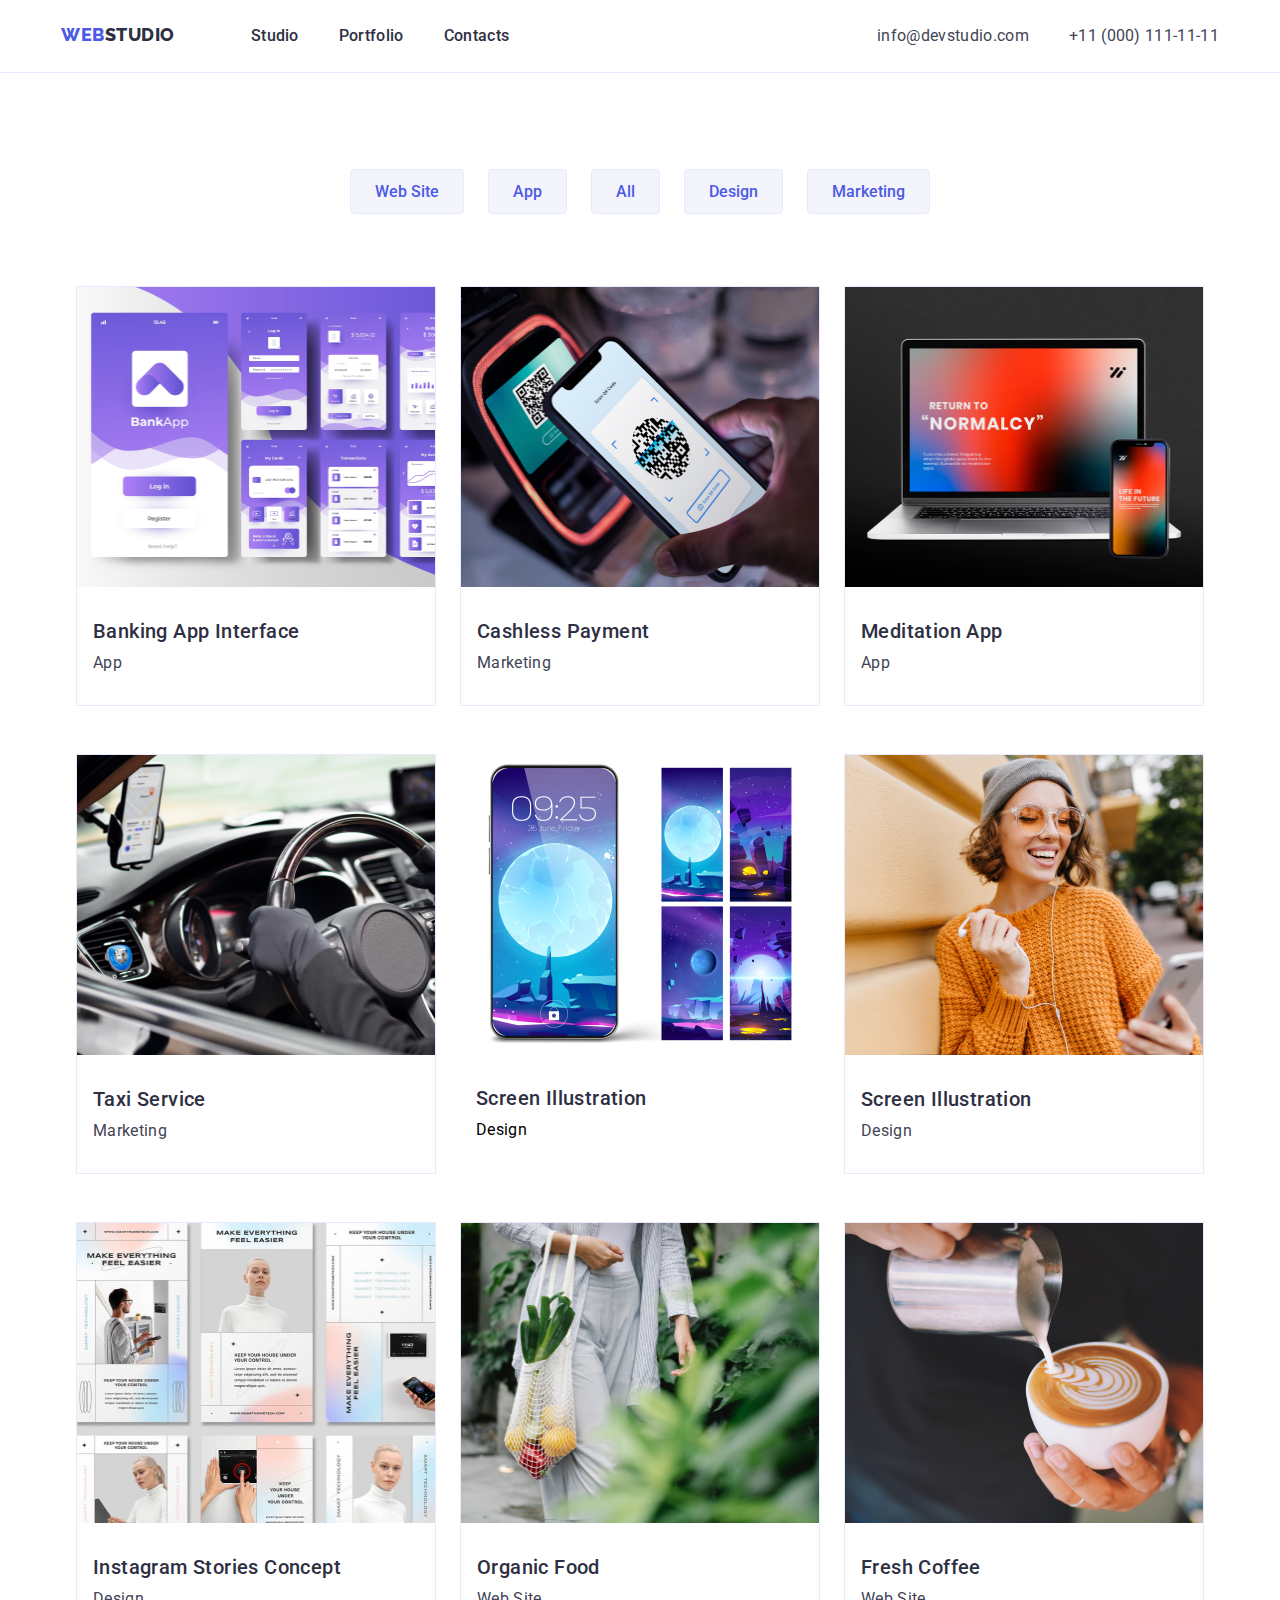
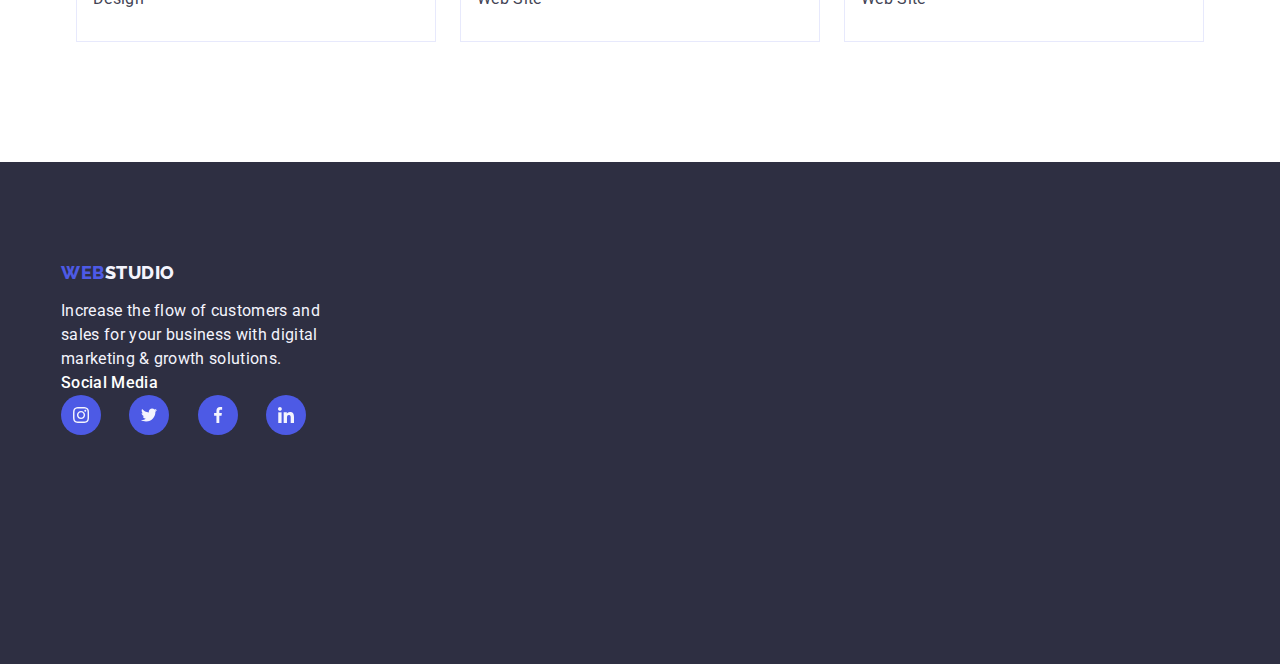
==== portfolio.html @ 5da52bd6 "initial" ====
<!DOCTYPE html>
<html lang="en">
  <head>
    <title>Homework #4</title>
    <meta name="description" content="Homework #4">
    <meta charset="utf-8">
    <link rel="stylesheet" href="css/styles.css">
    <link href="https://fonts.googleapis.com/css2?family=Open+Sans:wght@600&family=Roboto&display=swap" rel="stylesheet">
    <link href="https://fonts.googleapis.com/css2?family=Open+Sans:wght@600&family=Roboto:wght@400;500&display=swap" rel="stylesheet">
    <link href="https://fonts.googleapis.com/css2?family=Open+Sans:wght@600&family=Roboto:wght@400;500;700&display=swap" rel="stylesheet">
    <link href="https://fonts.googleapis.com/css2?family=Open+Sans:wght@600&family=Roboto:ital,wght@0,400;0,500;0,700;1,900&display=swap" rel="stylesheet">
    <link href="https://fonts.googleapis.com/css2?family=Open+Sans:wght@600&family=Raleway:wght@800&family=Roboto:ital,wght@0,400;0,500;0,700;1,900&display=swap" rel="stylesheet">
  </head>
  <body>
    <!--header section-->    
    <header class="header">
      <div class="container main-header-container">
        <nav class="header-nav"> 
          <a class="header-nav-webstudio-logo" href="/"><span class="iris">Web</span><span class="navy-blue">Studio</span></a>
          <ul class="nav-lists">
            <li class="nav-lists-item"><a class="nav-link" href="/">Studio</a></li>
            <li class="nav-lists-item"><a class="nav-link" href="/goit-markup-hw-03/portfolio.html">Portfolio</a></li>
            <li class="nav-lists-item"><a class="nav-link" href="/">Contacts</a></li>
          </ul>
        </nav>
         <!--contact-info-->
        <address>
          <ul class="contact-info">
            <li class="contact-info-item"><a class="contact-info-link" href="mailto:info@devstudio.com">info@devstudio.com</a></li>
            <li class="contact-info-item"><a class="contact-info-link" href="tel:+110001111111">+11 (000) 111-11-11</a></li>
          </ul>
        </address>
      </div>
    </header>
    <!--main-section-->
    <main class="main">
      <h2 hidden>Categories</h2>
        <section class="categories">
          <div class="container categories-container">
            <ul class="categories-list">
              <li class="categories-list-item"><button class="categories-button" type="button">Web Site</button></li>
              <li class="categories-list-item"><button class="categories-button" type="button">App</button></li>
              <li class="categories-list-item"><button class="categories-button" type="button">All</button></li>
              <li class="categories-list-item"><button class="categories-button" type="button">Design</button></li>
              <li class="categories-list-item"><button class="categories-button" type="button">Marketing</button></li>
            </ul>
          </div>
        </section>
        <section class="projects">
          <div class="container">
            <h2 hidden>All Services</h2>
            <ul class="projects-lists">
                <li class="projects-lists-item">
                  <img class="projects-lists-item-img" src="images/banking-app-interface-concept.jpg" width="360" height="300" alt="Banking App Interface.img">
                    <div class="projects-lists-item-container">
                      <h3 class="projects-lists-item-text">Banking App Interface</h3>
                      <p class="projects-lists-item-subtext">App</p>
                    </div>
                </li>
                <li class="projects-lists-item">
                  <img class="projects-lists-item-img" src="images/cashless-payment.jpg" width="360" height="300" alt="Cashless Payment.img">
                    <div class="projects-lists-item-container">
                      <h3 class="projects-lists-item-text">Cashless Payment</h3>
                      <p class="projects-lists-item-subtext">Marketing</p>
                    </div>
                </li>
                <li class="projects-lists-item">
                  <img class="projects-lists-item-img" src="images/meditation-app.jpg" width="360" height="300" alt="Meditation App.img">
                    <div class="projects-lists-item-container">
                      <h3 class="projects-lists-item-text">Meditation App</h3>
                      <p class="projects-lists-item-subtext">App</p>
                    </div>
                </li>             
                <li class="projects-lists-item">
                  <img class="projects-lists-item-img" src="images/taxi-service.jpg" width="360" height="300" alt="Taxi Service.img">
                    <div class="projects-lists-item-container">
                      <h3 class="projects-lists-item-text"> Taxi Service</h3>
                      <p class="projects-lists-item-subtext">Marketing</p>
                    </div>
                </li>
                <li class="aprojects-lists-item">
                  <img class="projects-lists-item-img" src="images/screen-illustrations.jpg" width="360" height="300" alt="Screen Illustration.img">
                    <div class="projects-lists-item-container">
                      <h3 class="projects-lists-item-text">Screen Illustration</h3>
                      <p class="aprojects-lists-item-subtext">Design</p>
                    </div>
                </li>
                <li class="projects-lists-item">
                  <img class="projects-lists-item-img" src="images/online-courses.jpg" width="360" height="300" alt="Online Courses.img">
                    <div class="projects-lists-item-container">
                      <h3 class="projects-lists-item-text">Screen Illustration</h3>
                      <p class="projects-lists-item-subtext">Design</p>
                    </div>
                </li>              
                <li class="projects-lists-item">
                  <img class="projects-lists-item-img" src="images/instagram-stories-concept.jpg" width="360" height="300" alt="Instagram Stories Concept.img">
                    <div class="projects-lists-item-container">
                      <h3 class="projects-lists-item-text">Instagram Stories Concept</h3>
                      <p class="projects-lists-item-subtext">Design</p>                    
                    </div>
                </li>
                <li class="projects-lists-item">
                  <img class="projects-lists-item-img" src="images/organic-food.jpg" width="360" height="300" alt="Organic Food.img">
                    <div class="projects-lists-item-container">
                      <h3 class="projects-lists-item-text">Organic Food</h3>
                      <p class="projects-lists-item-subtext">Web Site</p>                    
                    </div>
                </li>
                <li class="projects-lists-item">
                  <img class="projects-lists-item-img" src="images/fresh-coffee.jpg" width="360" height="300" alt="Fresh Coffee.img">
                    <div class="projects-lists-item-container">
                      <h3 class="projects-lists-item-text">Fresh Coffee</h3>
                      <p class="projects-lists-item-subtext">Web Site</p>
                    </div>
                </li>
            </ul>
          </div>
        </section>
    </main>
    <footer class="footer">
      <div class="container container-footer">
        <a class="footer-logo" href="/"><span class="iris">Web</span><span class="navy-blue-footer">Studio</span></a>
        <p class="footer-description">
          Increase the flow of customers and <br>
          sales for your business with digital <br>
          marketing & growth solutions.
        </p>
       <!--address-->
       <span class="social-media-footer">Social Media</span>
          <ul class="member-list-contacts">
            <li class="member-list-contacts-item">
              <a href="#" class="member-list-contacts-item-link icon-instagram">
                <svg>
                  <use href="images/icons.svg#instagram-2"/>
                </svg>                     
              </a>
            </li>
            <li class="member-list-contacts-item">
              <a href="#" class="member-list-contacts-item-link icon-twitter">
                <svg>
                  <use href="images/icons.svg#twitter-1"/>
                </svg>
              </a>
            </li>
            <li class="member-list-contacts-item">
              <a href="#" class="member-list-contacts-item-link icon-facebook">
                <svg>
                  <use href="images/icons.svg#facebook-1"/>
                </svg>
              </a>
            </li>
            <li class="member-list-contacts-item">
              <a href="#" class="member-list-contacts-item-link icon-linkedin-2">
                <svg>
                  <use href="images/icons.svg#linkedin-2" />
                </svg>
              </a>
            </li>
          </ul>
      </div>
    </footer>
  </body>
 </html>
---- css/styles.css ----
* {
    margin: 0;
    padding: 0;
    box-sizing: border-box;
}
  body {
    font-family: 'Roboto', sans-serif;
    font-size: 16px;
    font-style: normal;
    line-height: 24px;
    letter-spacing: 0.32px;
}
  img {
    display: block;
    max-width: 100%;
    height: auto;
  }
  h1,
  h2,
  h3,
  h4,
  h5,
  h6,
  p,
  ul {
    margin: 0;
    padding: 0;
  }
  :root {
    --iris: #4D5AE5;
    --navyblue: #2E2F42;
    --black: black;
    --ocean: #404BBF;
    --white: #FFFFFF;
    --slate: #434455;
    --cornflower: #E7E9FC;
    --cloud: #F4F4FD;
    --green: #31D0AA;
    --lightslate: #8E8F99;
    --navybluemodal: #2E2F42;
    --grey: #2E2F42;
    --dairy: #FCFCFC;
  }
.iris {
    color: var(--iris);
    font-size: 18px;
    font-weight: 800;
    line-height: 1.17em;
    letter-spacing: 0.54px;
    text-transform: uppercase;
    font-family: Raleway;
    width: 44px;
}
ul {
    list-style-type: none;
}
.navy-blue {
    color: var(--navyblue);
    font-size: 18px;
    font-weight: 800;
    line-height: 1.17em;
    letter-spacing: 0.54px;
    text-transform: uppercase;
    font-family: Raleway;
    width: 71px;
}
.navy-blue-footer {
    font-family: Raleway;
    font-size: 18px;
    font-weight: 800;
    line-height: 1.17em;
    letter-spacing: 0.54px;
    text-transform: uppercase;
    color: var(--cloud);
}
.header-nav-webstudio-logo {
    text-decoration: none;
    align-items: center;
} 
.nav-lists-item {
    display: inline-flex;
}
.nav-lists {
    display: inline-flex;
    align-items: flex-start;
    gap: 40px;
}
.header-nav-webstudio-logo {
    margin-right: 76px;
}
.contact-info-item {
    display: inline-flex;
}
.contact-info {
    display: inline-flex;
    gap: 40px;
}
.header-nav {
    display: inline-flex;
}
.header {
    padding: 24px 0;
    border-bottom: 1px solid var(--cornflower);
}
.main-header-container {
    display: inline-flex;
    display: flex;
    justify-content: space-between;
}
.feature-lists-item-icon {
    width: 264px;
    height: 112px;
    fill: var(--black);
    display: flex;
    justify-content: center;
    padding: 24px 100px;
    background-color: var(--cloud);
    margin-bottom: 8px;
}
.container {
    width: 1158px;
    margin: 0 auto;
}
address {
    display: inline-flex;  
}
address {
    font-style: normal;
}
.projects-lists {
    display: flex;
    flex-wrap: wrap;
    column-gap: 24px;
    row-gap: 48px;
    justify-content: center;
}
.projects {
    padding-bottom: 120px;
}
.projects-lists-item-container {
     padding: 32px 16px;
     width: 100%;
}
button {
    font-family:inherit;
    border: unset;
    outline: none;
    cursor: pointer;
}
.hero-order-service-button {
    text-align: center;
    display: inline-flex;
    align-items: center;

}
.features {
    display: flex;
    padding: 120px 0;
    justify-content: space-between;
}
.member-list-item-container {
    padding: 32px 0px;
}
.feature-lists {
    display: inline-flex;
    flex-direction: row;
    gap: 24px;
}
.feature-lists-item {
    display: inline-flex;
}
.services-details-lists {
    display: flex;
    gap: 24px;
    justify-content: space-between;
}
.services {
    padding-bottom: 120px;
}
.services-details-lists-item {
    display: flex;
}
.member-list-contacts-item {
    display: inline-block;
    align-items: center;
    justify-content: center;
    width: 40px;
    height: 40px;
    background-color: var(--iris);
    border-radius: 200px;
    padding: 12px;
    flex-direction: row;
    margin-right: 24px;
}
.container-advantages{
    padding: 120px 156px;
}
.advantages-list {
    display: flex;
    justify-content: center;
    align-items: center;
    text-align: center;
    gap: 24px;
}
.advantages-list-item {
    border-radius: 4px;
    border: 1px solid var(--LIGHT-SLATE, #8E8F99);
    padding: 16px 32px;

}
.advantages-maintext {
    font-size: 36px;
    font-weight: 700;
    line-height: 111.111%;
    letter-spacing: 0.72px;
    color: var(--navyblue);
    text-align: center;
    align-items: center;
    justify-content: center;
    display: flex;
    margin-bottom: 72px;
}
.social-media-footer {
    font-size: 16px;
    font-style: normal;
    font-weight: 500;
    line-height: 150%;
    letter-spacing: 0.32px;
    font-family: Roboto;
    color: var(--white);
}
..container-footer {
    justify-content: space-between;
    display: inline-flex;
}
.members-section-maintext {
    text-align: center;
    margin-bottom: 72px;
}
.member-lists {
    display: flex;
    justify-content: space-between;
}
.member-lists-item {
    display: flex;
    flex-direction: column;
}
.member-lists-item {
    background: var(--white, #FFF);
    box-shadow: 0px 2px 1px 0px rgba(46, 47, 66, 0.08), 0px 1px 1px 0px rgba(46, 47, 66, 0.16), 0px 1px 6px 0px rgba(46, 47, 66, 0.08);
    border-radius: 0px 0px 4px 4px;
}
.member-list-item-name, .member-list-item-position {
    background-color: var(--white);
}
.member-list-item-name {
    margin-bottom: 8px;
}
.services-maintext {
    margin-bottom: 72px;
}
.categories-list {
    display: flex;
    justify-content: center;
    gap: 24px;
}
.categories {
    padding: 96px 0 72px;
}
.footer-description {
    display: block;
}
.feature-lists-item {
    width: 264px;
    flex-direction: column;
    align-items: flex-start;
    display: flex;
}
.footer-logo {
    text-decoration: none;
}
.nav-link:hover , .contact-info-link:hover {
    color: var(--ocean);
}
.nav-link:focus, .contact-info-link:focus {
    color: var(--ocean);
}
.hero-order-service-button:hover {
    background-color: var(--ocean);
    color: var(--white);
}
.categories-button:hover {
    color: var(--white);
    background: var(--ocean);
    box-shadow: 0px 2px 2px 0px rgba(0, 0, 0, 0.12), 0px 2px 1px 0px rgba(0, 0, 0, 0.08), 0px 3px 1px 0px rgba(0, 0, 0, 0.10);
    border-color: var(--ocean);
}
.hero-order-service-button:focus {
    background-color: var(--ocean);
    cursor: pointer;
    color: var(--white);
}
.categories-button:focus {
    font-size: 16px;
    font-weight: 500;
    line-height: 1.5em
    letter-spacing: 0.64px;
    text-align: center;
    color: var(--white);
    display: flex;
    align-items: flex-start;
    background: var(--ocean);
    box-shadow: 0px 2px 2px 0px rgba(0, 0, 0, 0.12), 0px 2px 1px 0px rgba(0, 0, 0, 0.08), 0px 3px 1px 0px rgba(0, 0, 0, 0.10);
    padding: 12px 24px;
}
.hero-text {
    color: var(--white);
    text-align: center;
    font-size: 56px;
    line-height: 1.07em;
    letter-spacing: 1.12px;
    margin-bottom: 48px;
}
.hero {
    background-image: url(../images/hero-background.jpg);
    padding: 188px 0;
    flex-shrink: 0;
    box-shadow: inset 0 0 0 5000px rgba(46, 47, 66, 0.7);
}
.nav-link {
    text-decoration: none;
    color: var(--navyblue);
    font-size: 16px;
    font-weight: 500;
    line-height: 1.5em;
    letter-spacing: 0.32px;
}
.nav-lists, .contact-info-link {
    list-style: none;
}
.contact-info-link {
    color: var(--slate);
    font-size: 16px;
    line-height: 1.5em;
    letter-spacing: 0.32px;
    text-decoration: none;
}
.hero-order-service-button {
    background-color: var(--iris);
    display: flex;
    align-items: center;
    gap: 10px;
    padding: 16px 32px;
    border-radius: 4px;
    box-shadow: 0px 4px 4px 0px rgba(0, 0, 0, 0.15);
    font-weight: 500;
    line-height: 1.5em;
    letter-spacing: 0.64px;
    font-size: 16px;
    color: var(--white);
    margin:auto
}

.feature-lists-item-text {
    display: flex;
    flex-direction: column;
    align-items: flex-start;
    width: 264px;
    color: var(--navyblue);
    margin-bottom: 8px;
    font-size: 20px;
    line-height: 120%;
    letter-spacing: 0.4px;
}
.feature-lists-item-description {
    width: 264px;
    font-size: 16px;
    line-height: 1.5em;
    letter-spacing: 0.32px;
    color: var(--slate);
}
.feature-lists {
    list-style: none;
}
.services-maintext {
    line-height: 1.11em;
    letter-spacing: 0.72px;
    text-transform: capitalize;
    font-size: 36px;
    text-align: center;
    color: var(--navyblue);
}
.services-details-lists li {
    width: 360px;
    list-style: none
}
.members {
    background-color: var(--cloud);
    padding: 120px 0;
}
.member-lists {
    list-style: none;
}
.mark-guerrero-img, .tom-ford-img, .camila-garcia-img, .daniel-wilson-img {
    width: 264px;
}
.member-list-item-name {
    color: var(--navyblue);
    text-align: center;
    font-weight: 500;
    line-height: 1.2em;
    letter-spacing: 0.4px;
    font-size: 20px;
}
.member-list-item-position {
    color: var(--slate);
    text-align: center;
    line-height: 1.5em;
    letter-spacing: 0.32px;
    font-size: 16px;
}
footer {
    background-color: var(--navyblue);
    flex-shrink: 0;
}
.footer-description {
    color: var(--cloud);
    width: 264px;
    line-height: 1.5em;
    letter-spacing: 0.32px;
    font-size: 16px;
}
.footer {
    padding: 100px 0;
}
.footer-logo {
    color: var(--white);
    font-family: Raleway;
    font-weight: 800;
    line-height: 1.17em;
    letter-spacing: 0.54px;
    text-transform: uppercase;
    font-size: 18px;
    display: block;
    align-items:center;
    margin-bottom: 16px;
}

.members-section-maintext {
    color: var(--navyblue);
    text-align: center;
    line-height: 1.11em;
    letter-spacing: 0.72px;
    text-transform: capitalize;
    font-size: 36px;
}
.categories-button {
    text-align: center;
    font-size: 16px;
    font-weight: 500;
    line-height: 1.5em
    letter-spacing: 0.64px;
    color: var(--iris);
    padding: 12px 24px;
    justify-content: center;
    align-items: center;
    border-radius: 4px;
    border: 1px solid var(--cornflower);
    background: var(--cloud);
    display: flex;
}
.projects-lists-item-text {
    color: var(--navyblue);
    font-weight: 500;
    line-height: 1.2em;
    letter-spacing: 0.4px;
    font-size: 20px;
    margin-bottom: 8px;
}
.projects-lists-item-subtext {
    color: var(--slate);
    line-height: 1.5em;
    letter-spacing: 0.32px;
    font-size: 16px;
}
.projects-lists-item {
    width: 360px;
    height: 420px;
    flex-direction: column;
    align-items: flex-start;
    flex-shrink: 0;
    display: flex;
    border: 1px solid var(--cornflower);
    background: var(--white);
}
.projects-lists-item-img {
    width: 360px;
    height: 300px;
    flex-shrink: 0;
}
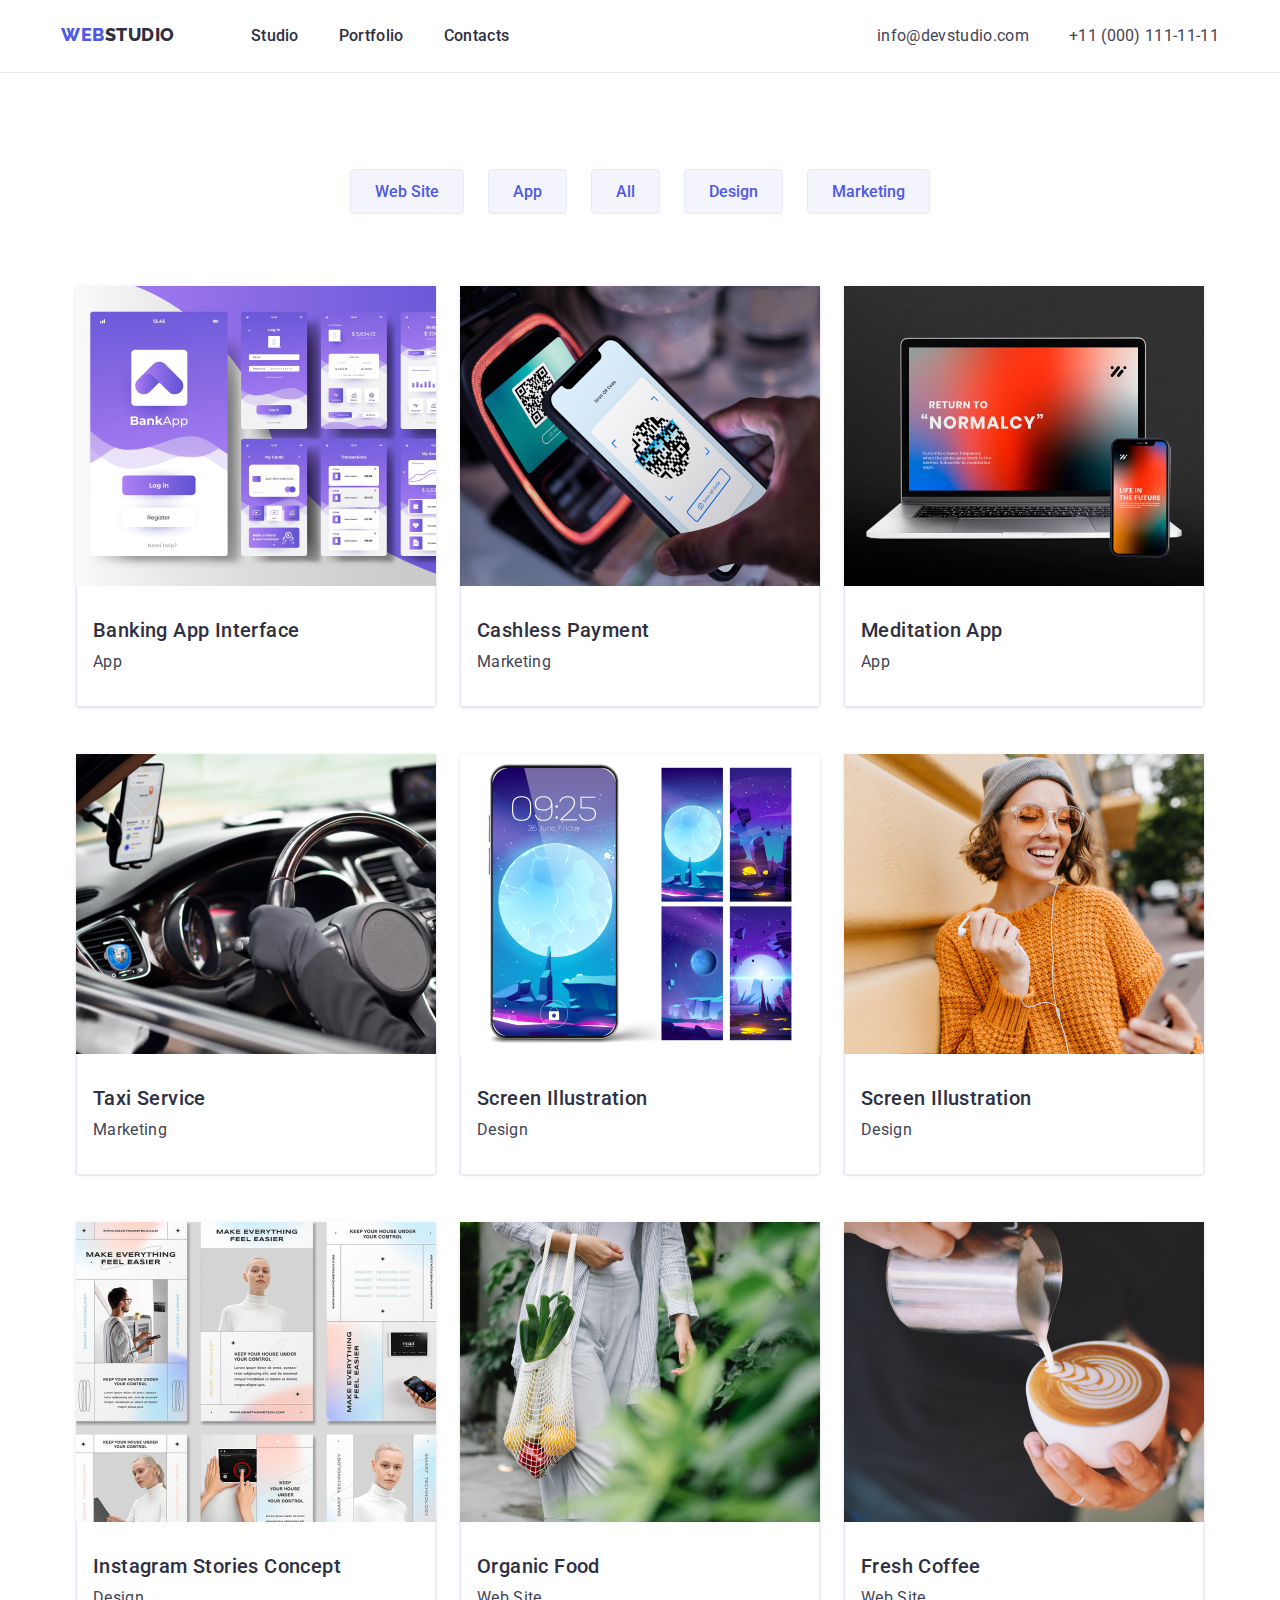
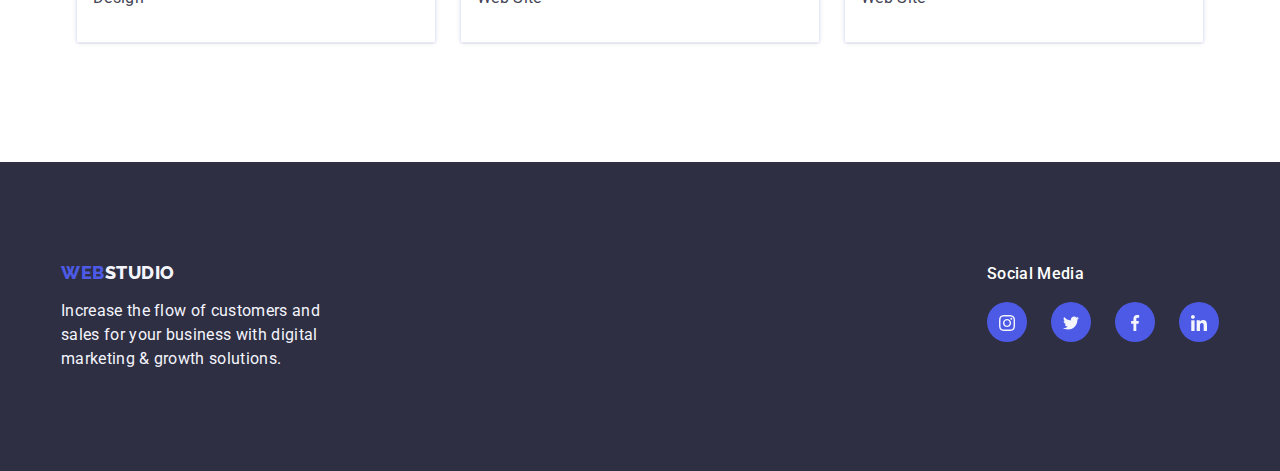
==== commit 0f3cc39e: "polished" ====
--- a/portfolio.html
+++ b/portfolio.html
@@ -19,7 +19,7 @@
           <a class="header-nav-webstudio-logo" href="/"><span class="iris">Web</span><span class="navy-blue">Studio</span></a>
           <ul class="nav-lists">
             <li class="nav-lists-item"><a class="nav-link" href="/">Studio</a></li>
-            <li class="nav-lists-item"><a class="nav-link" href="/goit-markup-hw-03/portfolio.html">Portfolio</a></li>
+            <li class="nav-lists-item"><a class="nav-link" href="/goit-markup-hw-04/portfolio.html">Portfolio</a></li>
             <li class="nav-lists-item"><a class="nav-link" href="/">Contacts</a></li>
           </ul>
         </nav>
@@ -78,11 +78,11 @@
                       <p class="projects-lists-item-subtext">Marketing</p>
                     </div>
                 </li>
-                <li class="aprojects-lists-item">
+                <li class="projects-lists-item">
                   <img class="projects-lists-item-img" src="images/screen-illustrations.jpg" width="360" height="300" alt="Screen Illustration.img">
                     <div class="projects-lists-item-container">
                       <h3 class="projects-lists-item-text">Screen Illustration</h3>
-                      <p class="aprojects-lists-item-subtext">Design</p>
+                      <p class="projects-lists-item-subtext">Design</p>
                     </div>
                 </li>
                 <li class="projects-lists-item">
@@ -119,44 +119,48 @@
     </main>
     <footer class="footer">
       <div class="container container-footer">
-        <a class="footer-logo" href="/"><span class="iris">Web</span><span class="navy-blue-footer">Studio</span></a>
-        <p class="footer-description">
-          Increase the flow of customers and <br>
-          sales for your business with digital <br>
-          marketing & growth solutions.
-        </p>
+        <div class="container container-footer-1">
+          <a class="footer-logo" href="/"><span class="iris">Web</span><span class="navy-blue-footer">Studio</span></a>
+          <p class="footer-description">
+            Increase the flow of customers and <br>
+            sales for your business with digital <br>
+            marketing & growth solutions.
+          </p>
+        </div>
        <!--address-->
-       <span class="social-media-footer">Social Media</span>
-          <ul class="member-list-contacts">
-            <li class="member-list-contacts-item">
-              <a href="#" class="member-list-contacts-item-link icon-instagram">
-                <svg>
-                  <use href="images/icons.svg#instagram-2"/>
-                </svg>                     
-              </a>
-            </li>
-            <li class="member-list-contacts-item">
-              <a href="#" class="member-list-contacts-item-link icon-twitter">
-                <svg>
-                  <use href="images/icons.svg#twitter-1"/>
-                </svg>
-              </a>
-            </li>
-            <li class="member-list-contacts-item">
-              <a href="#" class="member-list-contacts-item-link icon-facebook">
-                <svg>
-                  <use href="images/icons.svg#facebook-1"/>
-                </svg>
-              </a>
-            </li>
-            <li class="member-list-contacts-item">
-              <a href="#" class="member-list-contacts-item-link icon-linkedin-2">
-                <svg>
-                  <use href="images/icons.svg#linkedin-2" />
-                </svg>
-              </a>
-            </li>
-          </ul>
+       <div>
+        <span class="social-media-footer">Social Media</span>
+            <ul class="member-list-contacts">
+              <li class="footer-list-contacts-item">
+                <a href="#" class="member-list-contacts-item-link icon-instagram">
+                  <svg class="member-list-contacts-item-svg">
+                    <use href="images/icons.svg#instagram-2"/>
+                  </svg>                     
+                </a>
+              </li>
+              <li class="footer-list-contacts-item">
+                <a href="#" class="member-list-contacts-item-link icon-twitter">
+                  <svg class="member-list-contacts-item-svg">
+                    <use href="images/icons.svg#twitter-1"/>
+                  </svg>
+                </a>
+              </li>
+              <li class="footer-list-contacts-item">
+                <a href="#" class="member-list-contacts-item-link icon-facebook">
+                  <svg class="member-list-contacts-item-svg">
+                    <use href="images/icons.svg#facebook-1"/>
+                  </svg>
+                </a>
+              </li>
+              <li class="footer-list-contacts-item">
+                <a href="#" class="member-list-contacts-item-link icon-linkedin-2">
+                  <svg class="member-list-contacts-item-svg">
+                    <use href="images/icons.svg#linkedin-2" />
+                  </svg>
+                </a>
+              </li>
+            </ul>
+        </div>
       </div>
     </footer>
   </body>
--- a/css/styles.css
+++ b/css/styles.css
@@ -12,7 +12,7 @@
 }
   img {
     display: block;
-    max-width: 100%;
+    width: 100%;
     height: auto;
   }
   h1,
@@ -79,6 +79,13 @@
 } 
 .nav-lists-item {
     display: inline-flex;
+    position: relative;
+}
+.nav-lists-item:hover .nav-link {
+    color: var(--ocean);
+}
+.nav-lists-item:hover .nav-link::after {
+    width: 100%;
 }
 .nav-lists {
     display: inline-flex;
@@ -109,13 +116,9 @@
 }
 .feature-lists-item-icon {
     width: 264px;
-    height: 112px;
     fill: var(--black);
-    display: flex;
-    justify-content: center;
     padding: 24px 100px;
     background-color: var(--cloud);
-    margin-bottom: 8px;
 }
 .container {
     width: 1158px;
@@ -153,7 +156,7 @@
     align-items: center;
 
 }
-.features {
+.container-section2 {
     display: flex;
     padding: 120px 0;
     justify-content: space-between;
@@ -161,14 +164,15 @@
 .member-list-item-container {
     padding: 32px 0px;
 }
+.member-item-icon {
+    width: 16px;
+    height: 16px;
+}
 .feature-lists {
-    display: inline-flex;
+    display: flex;
     flex-direction: row;
     gap: 24px;
 }
-.feature-lists-item {
-    display: inline-flex;
-}
 .services-details-lists {
     display: flex;
     gap: 24px;
@@ -177,38 +181,77 @@
 .services {
     padding-bottom: 120px;
 }
-.services-details-lists-item {
-    display: flex;
-}
 .member-list-contacts-item {
     display: inline-block;
-    align-items: center;
-    justify-content: center;
     width: 40px;
     height: 40px;
     background-color: var(--iris);
     border-radius: 200px;
     padding: 12px;
-    flex-direction: row;
-    margin-right: 24px;
-}
-.container-advantages{
-    padding: 120px 156px;
-}
-.advantages-list {
-    display: flex;
-    justify-content: center;
-    align-items: center;
-    text-align: center;
+    margin-top: 16px;
+}
+.footer-list-contacts-item {
+    display: inline-block;
+    width: 40px;
+    height: 40px;
+    background-color: var(--iris);
+    border-radius: 200px;
+    padding: 12px;
+    margin-top: 16px;
+}
+.member-list-contacts-item-svg {
+    width: 16px;
+    height: 16px;
+}
+.member-list-contacts-item:hover {
+    background-color: var(--ocean);
+}
+.footer-list-contacts-item:hover {
+    background-color: var(--green);
+}
+.member-list-contacts-item-link {
+    width: 100%;
+    display: block;
+}
+.member-list-contacts {
+    display: flex;
     gap: 24px;
-}
-.advantages-list-item {
+    justify-content: center;
+}
+.customer-list {
+    display: inline-flex;
+    justify-content: center;
+    align-items: center;
+    gap: 24px;
+}
+.customer-list-item-link {
+    display: flex;
+    width: 100%;
+    height: 100%;
+    justify-content: center;
+    align-items: center;
+    color: var(--lightslate);
+}
+.customer-list-item {
     border-radius: 4px;
-    border: 1px solid var(--LIGHT-SLATE, #8E8F99);
-    padding: 16px 32px;
-
-}
-.advantages-maintext {
+    border: 1px solid var(--lightslate);
+    width: 168px;
+    height: 88px;
+    display: block;
+    transition: color 250ms cubic-bezier(0.4, 0, 2, 1);
+}
+.customer-list-item:hover {
+    border-color: var(--ocean);
+}
+.customer-list-item:hover .customer-list-item-link {
+    color: var(--ocean);
+}
+.customer-icon {
+    width: 104px;
+    height: 56px;
+    fill: currentColor;
+}
+.customer-maintext {
     font-size: 36px;
     font-weight: 700;
     line-height: 111.111%;
@@ -220,6 +263,9 @@
     display: flex;
     margin-bottom: 72px;
 }
+.customer {
+    padding: 120px 0;
+}
 .social-media-footer {
     font-size: 16px;
     font-style: normal;
@@ -229,21 +275,21 @@
     font-family: Roboto;
     color: var(--white);
 }
-..container-footer {
+.container-footer {
+    display: flex;
+}
+.members-section-maintext {
+    text-align: center;
+    margin-bottom: 72px;
+}
+.member-lists {
+    display: flex;
     justify-content: space-between;
-    display: inline-flex;
-}
-.members-section-maintext {
-    text-align: center;
-    margin-bottom: 72px;
-}
-.member-lists {
-    display: flex;
-    justify-content: space-between;
 }
 .member-lists-item {
     display: flex;
     flex-direction: column;
+    height: 100%;
 }
 .member-lists-item {
     background: var(--white, #FFF);
@@ -275,6 +321,11 @@
     flex-direction: column;
     align-items: flex-start;
     display: flex;
+    gap: 8px;
+}
+.feature-lists-item-icon-svg {
+    width: 64px;
+    height: 64px;
 }
 .footer-logo {
     text-decoration: none;
@@ -335,6 +386,17 @@
     line-height: 1.5em;
     letter-spacing: 0.32px;
 }
+.nav-link::after {
+    content:'';
+    height: 4px;
+    width: 0;
+    background-color: var(--ocean);
+    border-radius: 2px;
+    position: absolute;
+    left: 0px;
+    bottom: -25px;
+
+}
 .nav-lists, .contact-info-link {
     list-style: none;
 }
@@ -367,7 +429,6 @@
     align-items: flex-start;
     width: 264px;
     color: var(--navyblue);
-    margin-bottom: 8px;
     font-size: 20px;
     line-height: 120%;
     letter-spacing: 0.4px;
@@ -418,6 +479,7 @@
     line-height: 1.5em;
     letter-spacing: 0.32px;
     font-size: 16px;
+    margin-bottom: 8px;
 }
 footer {
     background-color: var(--navyblue);
@@ -490,7 +552,28 @@
     align-items: flex-start;
     flex-shrink: 0;
     display: flex;
-    border: 1px solid var(--cornflower);
+    border-radius: 0px 0px 4px 4px;
+    box-shadow: 0px 2px 1px 0px rgba(46, 47, 66, 0.08), 0px 1px 1px 0px rgba(46, 47, 66, 0.16), 0px 1px 6px 0px rgba(46, 47, 66, 0.08);
+
+Show 3 more colors
+
+Ellipse
+Component instance
+
+Ellipse
+Component instance
+
+Ellipse
+Component instance
+
+img
+Image · 2,000 x 1,335
+
+}
+.projects-lists-item-container {
+    border-right: 1px solid var(--cornflower);
+    border-left: 1px solid var(--cornflower);
+    border-bottom: 1px solid var(--cornflower);
     background: var(--white);
 }
 .projects-lists-item-img {
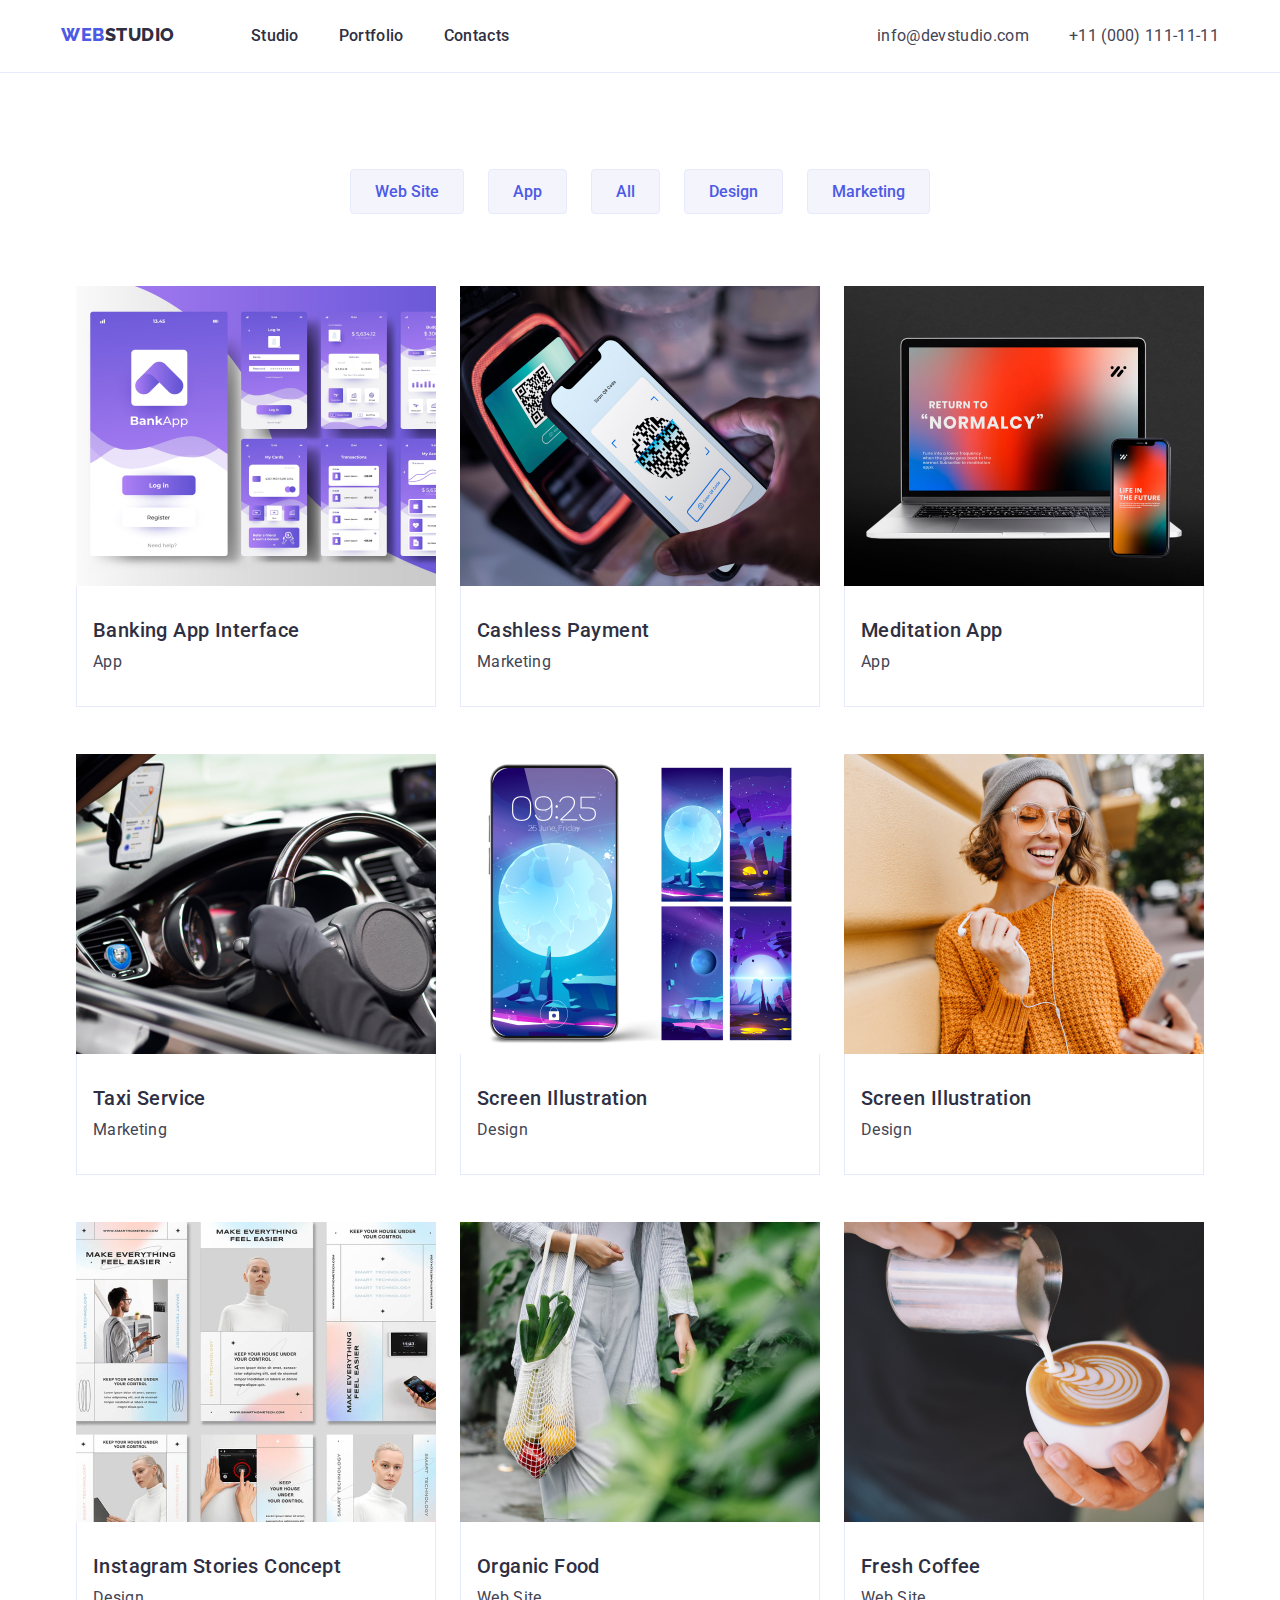
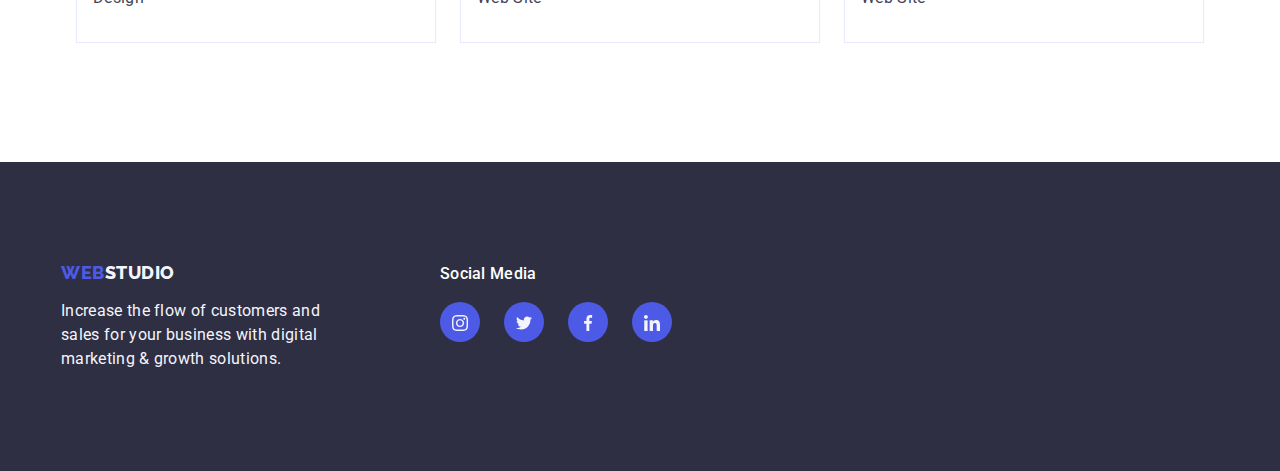
==== commit 179fd88e: "polished-v.5" ====
--- a/portfolio.html
+++ b/portfolio.html
@@ -119,17 +119,16 @@
     </main>
     <footer class="footer">
       <div class="container container-footer">
-        <div class="container container-footer-1">
+        <div class="footer-container">
           <a class="footer-logo" href="/"><span class="iris">Web</span><span class="navy-blue-footer">Studio</span></a>
           <p class="footer-description">
             Increase the flow of customers and <br>
             sales for your business with digital <br>
             marketing & growth solutions.
           </p>
-        </div>
-       <!--address-->
-       <div>
-        <span class="social-media-footer">Social Media</span>
+        </div>         
+        <div class="footer-container">
+          <span class="social-media-footer">Social Media</span>
             <ul class="member-list-contacts">
               <li class="footer-list-contacts-item">
                 <a href="#" class="member-list-contacts-item-link icon-instagram">
@@ -160,7 +159,8 @@
                 </a>
               </li>
             </ul>
-        </div>
+
+        </div>                    
       </div>
     </footer>
   </body>
--- a/css/styles.css
+++ b/css/styles.css
@@ -188,7 +188,6 @@
     background-color: var(--iris);
     border-radius: 200px;
     padding: 12px;
-    margin-top: 16px;
 }
 .footer-list-contacts-item {
     display: inline-block;
@@ -197,7 +196,7 @@
     background-color: var(--iris);
     border-radius: 200px;
     padding: 12px;
-    margin-top: 16px;
+   
 }
 .member-list-contacts-item-svg {
     width: 16px;
@@ -217,6 +216,7 @@
     display: flex;
     gap: 24px;
     justify-content: center;
+    margin-top: 16px;
 }
 .customer-list {
     display: inline-flex;
@@ -231,6 +231,7 @@
     justify-content: center;
     align-items: center;
     color: var(--lightslate);
+    transition: color 250ms cubic-bezier(0.4, 0, 0.2, 1)
 }
 .customer-list-item {
     border-radius: 4px;
@@ -238,7 +239,7 @@
     width: 168px;
     height: 88px;
     display: block;
-    transition: color 250ms cubic-bezier(0.4, 0, 2, 1);
+    transition: border 250ms cubic-bezier(0.4, 0, 0.2, 1);
 }
 .customer-list-item:hover {
     border-color: var(--ocean);
@@ -277,6 +278,7 @@
 }
 .container-footer {
     display: flex;
+    gap: 120px;
 }
 .members-section-maintext {
     text-align: center;
@@ -487,7 +489,6 @@
 }
 .footer-description {
     color: var(--cloud);
-    width: 264px;
     line-height: 1.5em;
     letter-spacing: 0.32px;
     font-size: 16px;
@@ -553,8 +554,6 @@
     flex-shrink: 0;
     display: flex;
     border-radius: 0px 0px 4px 4px;
-    box-shadow: 0px 2px 1px 0px rgba(46, 47, 66, 0.08), 0px 1px 1px 0px rgba(46, 47, 66, 0.16), 0px 1px 6px 0px rgba(46, 47, 66, 0.08);
-
 Show 3 more colors
 
 Ellipse
@@ -576,6 +575,9 @@
     border-bottom: 1px solid var(--cornflower);
     background: var(--white);
 }
+.projects-lists-item-container:hover {
+    box-shadow: 0px 2px 1px 0px rgba(46, 47, 66, 0.08), 0px 1px 1px 0px rgba(46, 47, 66, 0.16), 0px 1px 6px 0px rgba(46, 47, 66, 0.08);
+}
 .projects-lists-item-img {
     width: 360px;
     height: 300px;
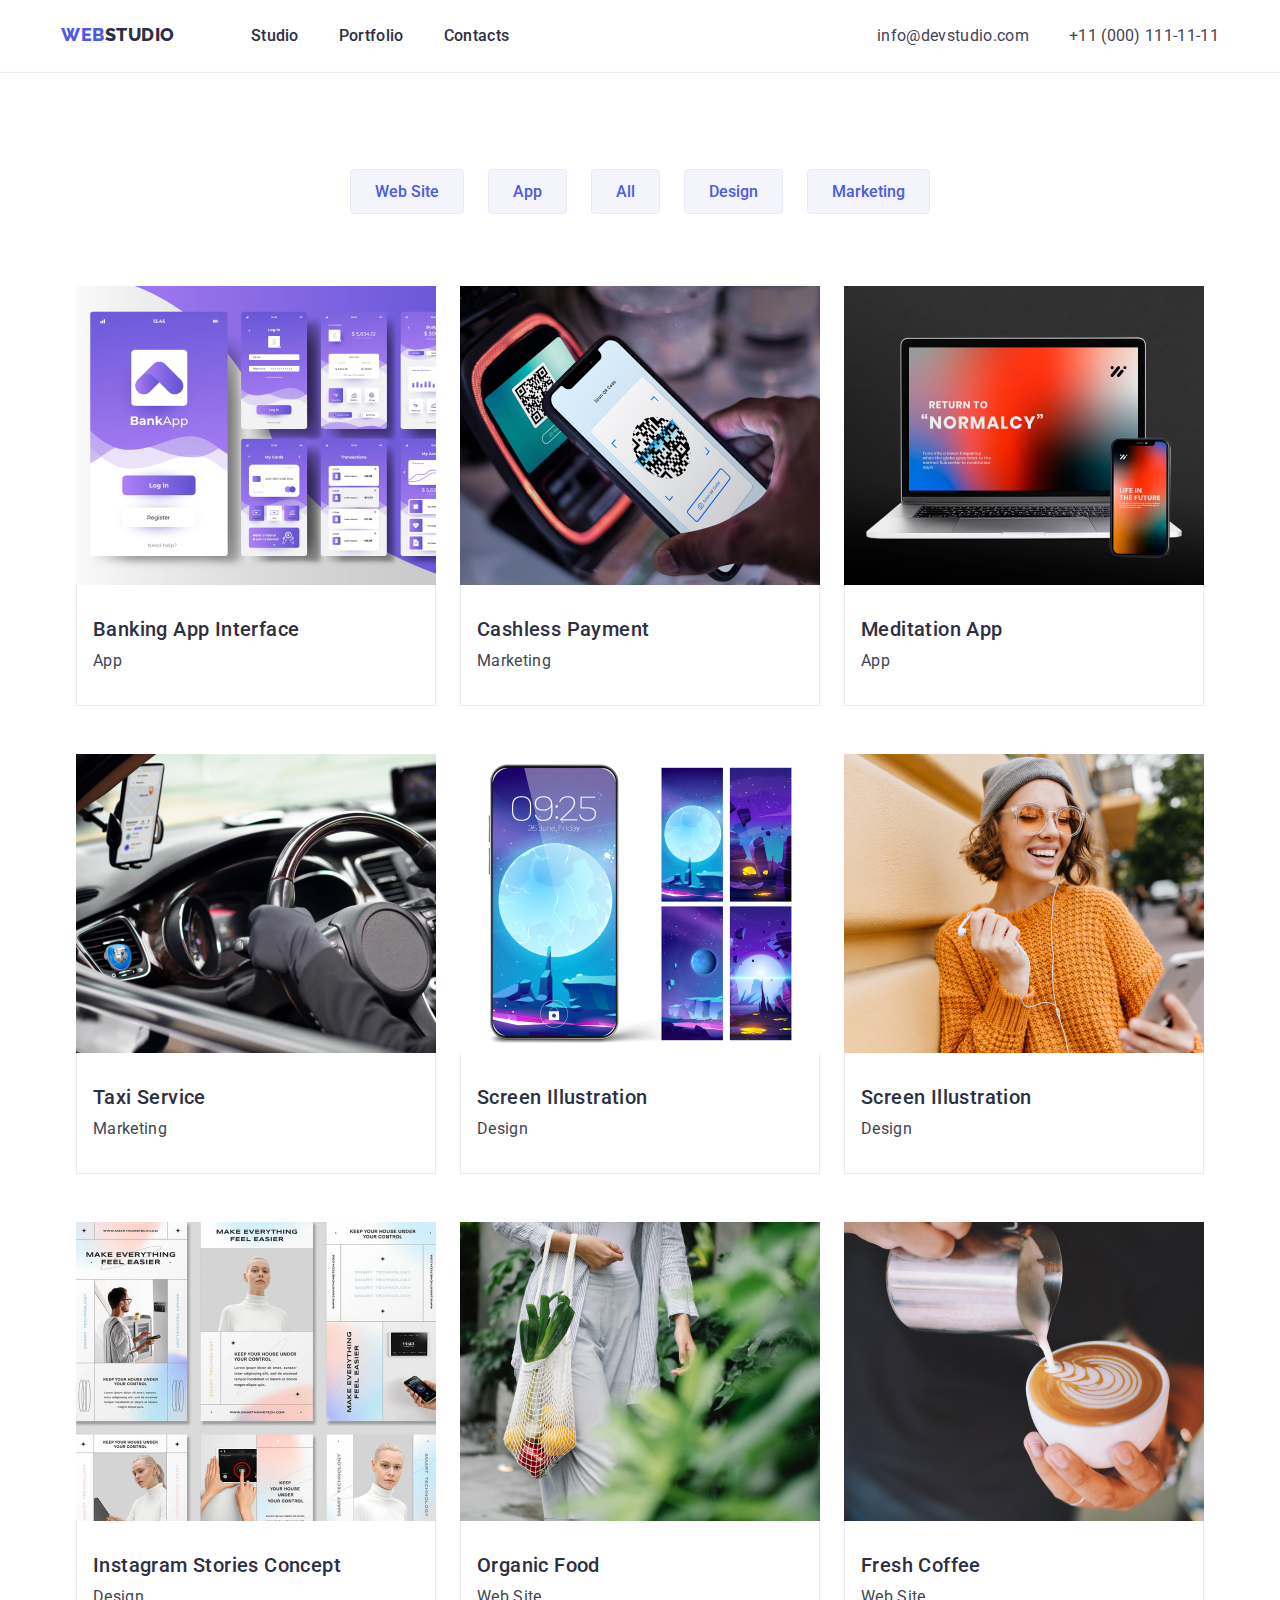
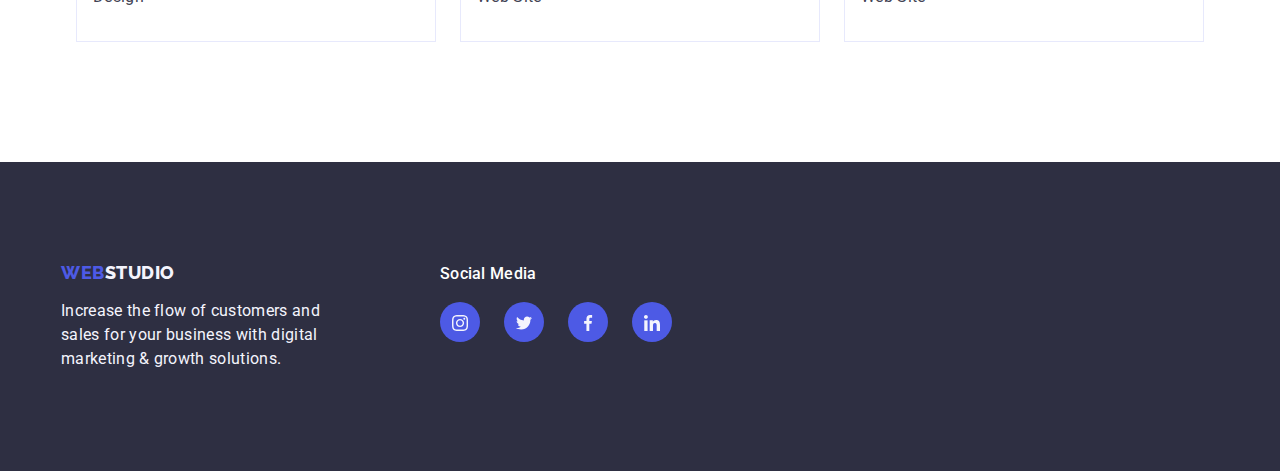
==== commit 7722e283: "initial" ====
--- a/portfolio.html
+++ b/portfolio.html
@@ -51,63 +51,108 @@
             <h2 hidden>All Services</h2>
             <ul class="projects-lists">
                 <li class="projects-lists-item">
-                  <img class="projects-lists-item-img" src="images/banking-app-interface-concept.jpg" width="360" height="300" alt="Banking App Interface.img">
+                  <figure class="projects-lists-item-figure">
+                    <img class="projects-lists-item-img" src="images/banking-app-interface-concept.jpg" width="360" height="300" alt="Banking App Interface.img">
+                    <figcaption class="project-lists-item-figcaption">
+                      14 Stylish and User-Friendly App Design Concepts · Task Manager App · Calorie Tracker App · Exotic Fruit Ecommerce App · Cloud Storage App
+                    </figcaption>
+                  </figure>
                     <div class="projects-lists-item-container">
                       <h3 class="projects-lists-item-text">Banking App Interface</h3>
                       <p class="projects-lists-item-subtext">App</p>
                     </div>
                 </li>
                 <li class="projects-lists-item">
-                  <img class="projects-lists-item-img" src="images/cashless-payment.jpg" width="360" height="300" alt="Cashless Payment.img">
+                  <figure class="projects-lists-item-figure">
+                    <img class="projects-lists-item-img" src="images/cashless-payment.jpg" width="360" height="300" alt="Cashless Payment.img">
+                    <figcaption class="project-lists-item-figcaption">
+                      14 Stylish and User-Friendly App Design Concepts · Task Manager App · Calorie Tracker App · Exotic Fruit Ecommerce App · Cloud Storage App
+                    </figcaption>
+                  </figure>
                     <div class="projects-lists-item-container">
                       <h3 class="projects-lists-item-text">Cashless Payment</h3>
                       <p class="projects-lists-item-subtext">Marketing</p>
                     </div>
                 </li>
                 <li class="projects-lists-item">
-                  <img class="projects-lists-item-img" src="images/meditation-app.jpg" width="360" height="300" alt="Meditation App.img">
+                  <figure class="projects-lists-item-figure">
+                    <img class="projects-lists-item-img" src="images/meditation-app.jpg" width="360" height="300" alt="Meditation App.img">
+                    <figcaption class="project-lists-item-figcaption">
+                      14 Stylish and User-Friendly App Design Concepts · Task Manager App · Calorie Tracker App · Exotic Fruit Ecommerce App · Cloud Storage App
+                    </figcaption>
+                  </figure>
                     <div class="projects-lists-item-container">
                       <h3 class="projects-lists-item-text">Meditation App</h3>
                       <p class="projects-lists-item-subtext">App</p>
                     </div>
                 </li>             
                 <li class="projects-lists-item">
-                  <img class="projects-lists-item-img" src="images/taxi-service.jpg" width="360" height="300" alt="Taxi Service.img">
+                  <figure class="projects-lists-item-figure">
+                    <img class="projects-lists-item-img" src="images/taxi-service.jpg" width="360" height="300" alt="Taxi Service.img">
+                    <figcaption class="project-lists-item-figcaption">
+                      14 Stylish and User-Friendly App Design Concepts · Task Manager App · Calorie Tracker App · Exotic Fruit Ecommerce App · Cloud Storage App
+                    </figcaption>
+                  </figure>
                     <div class="projects-lists-item-container">
                       <h3 class="projects-lists-item-text"> Taxi Service</h3>
                       <p class="projects-lists-item-subtext">Marketing</p>
                     </div>
                 </li>
                 <li class="projects-lists-item">
-                  <img class="projects-lists-item-img" src="images/screen-illustrations.jpg" width="360" height="300" alt="Screen Illustration.img">
+                  <figure class="projects-lists-item-figure">
+                    <img class="projects-lists-item-img" src="images/screen-illustrations.jpg" width="360" height="300" alt="Screen Illustration.img">
+                    <figcaption class="project-lists-item-figcaption">
+                      14 Stylish and User-Friendly App Design Concepts · Task Manager App · Calorie Tracker App · Exotic Fruit Ecommerce App · Cloud Storage App
+                    </figcaption>
+                  </figure>
                     <div class="projects-lists-item-container">
                       <h3 class="projects-lists-item-text">Screen Illustration</h3>
                       <p class="projects-lists-item-subtext">Design</p>
                     </div>
                 </li>
                 <li class="projects-lists-item">
-                  <img class="projects-lists-item-img" src="images/online-courses.jpg" width="360" height="300" alt="Online Courses.img">
+                  <figure class="projects-lists-item-figure">
+                    <img class="projects-lists-item-img" src="images/online-courses.jpg" width="360" height="300" alt="Online Courses.img">
+                    <figcaption class="project-lists-item-figcaption">
+                      14 Stylish and User-Friendly App Design Concepts · Task Manager App · Calorie Tracker App · Exotic Fruit Ecommerce App · Cloud Storage App
+                    </figcaption>
+                  </figure>
                     <div class="projects-lists-item-container">
                       <h3 class="projects-lists-item-text">Screen Illustration</h3>
                       <p class="projects-lists-item-subtext">Design</p>
                     </div>
                 </li>              
                 <li class="projects-lists-item">
-                  <img class="projects-lists-item-img" src="images/instagram-stories-concept.jpg" width="360" height="300" alt="Instagram Stories Concept.img">
+                  <figure class="projects-lists-item-figure">
+                    <img class="projects-lists-item-img" src="images/instagram-stories-concept.jpg" width="360" height="300" alt="Instagram Stories Concept.img">
+                    <figcaption class="project-lists-item-figcaption">
+                      14 Stylish and User-Friendly App Design Concepts · Task Manager App · Calorie Tracker App · Exotic Fruit Ecommerce App · Cloud Storage App
+                    </figcaption>
+                  </figure>
                     <div class="projects-lists-item-container">
                       <h3 class="projects-lists-item-text">Instagram Stories Concept</h3>
                       <p class="projects-lists-item-subtext">Design</p>                    
                     </div>
                 </li>
                 <li class="projects-lists-item">
-                  <img class="projects-lists-item-img" src="images/organic-food.jpg" width="360" height="300" alt="Organic Food.img">
+                  <figure class="projects-lists-item-figure">
+                    <img class="projects-lists-item-img" src="images/organic-food.jpg" width="360" height="300" alt="Organic Food.img">
+                    <figcaption class="project-lists-item-figcaption">
+                      14 Stylish and User-Friendly App Design Concepts · Task Manager App · Calorie Tracker App · Exotic Fruit Ecommerce App · Cloud Storage App
+                    </figcaption>
+                  </figure>
                     <div class="projects-lists-item-container">
                       <h3 class="projects-lists-item-text">Organic Food</h3>
                       <p class="projects-lists-item-subtext">Web Site</p>                    
                     </div>
                 </li>
                 <li class="projects-lists-item">
-                  <img class="projects-lists-item-img" src="images/fresh-coffee.jpg" width="360" height="300" alt="Fresh Coffee.img">
+                  <figure class="projects-lists-item-figure">
+                    <img class="projects-lists-item-img" src="images/fresh-coffee.jpg" width="360" height="300" alt="Fresh Coffee.img">
+                    <figcaption class="project-lists-item-figcaption">
+                      14 Stylish and User-Friendly App Design Concepts · Task Manager App · Calorie Tracker App · Exotic Fruit Ecommerce App · Cloud Storage App
+                    </figcaption>
+                  </figure>
                     <div class="projects-lists-item-container">
                       <h3 class="projects-lists-item-text">Fresh Coffee</h3>
                       <p class="projects-lists-item-subtext">Web Site</p>
--- a/css/styles.css
+++ b/css/styles.css
@@ -25,6 +25,9 @@
   ul {
     margin: 0;
     padding: 0;
+  }
+  figure {
+    margin: 0;
   }
   :root {
     --iris: #4D5AE5;
@@ -40,6 +43,7 @@
     --navybluemodal: #2E2F42;
     --grey: #2E2F42;
     --dairy: #FCFCFC;
+    --transition-duration: 250ms;
   }
 .iris {
     color: var(--iris);
@@ -294,7 +298,7 @@
     height: 100%;
 }
 .member-lists-item {
-    background: var(--white, #FFF);
+    background: var(--white);
     box-shadow: 0px 2px 1px 0px rgba(46, 47, 66, 0.08), 0px 1px 1px 0px rgba(46, 47, 66, 0.16), 0px 1px 6px 0px rgba(46, 47, 66, 0.08);
     border-radius: 0px 0px 4px 4px;
 }
@@ -554,20 +558,53 @@
     flex-shrink: 0;
     display: flex;
     border-radius: 0px 0px 4px 4px;
-Show 3 more colors
-
-Ellipse
-Component instance
-
-Ellipse
-Component instance
-
-Ellipse
-Component instance
-
-img
-Image · 2,000 x 1,335
-
+ Show 3 more colors
+
+ Ellipse
+ Component instance
+
+ Ellipse
+ Component instance
+
+ Ellipse
+ Component instance
+
+ img
+ Image · 2,000 x 1,335
+ box-shadow: 0px 2px 1px 0px rgba(46, 47, 66, 0.08), 0px 1px 1px 0px rgba(46, 47, 66, 0.16), 0px 1px 6px 0px rgba(46, 47, 66, 0.08);
+ transition: box-shadow var(--transition-duration);
+}
+.projects-lists-item-figure {
+    position: relative;
+    overflow: hidden;
+    width: 100%;
+    height: 300px;   
+}
+.projects-lists-item:hover figcaption {
+    transform: translateY(0);
+
+}
+.project-lists-item-figcaption {
+    position: absolute;
+    top: 0px;
+    left: 0px;
+    width: 100%;
+    height: 100%;
+    background-color: rgba(77, 90, 229, 1);
+    padding: 0px 24px;
+    color: var(--cloud);
+    text-align: left;
+    display: flex;
+    align-items: center;
+    font-family: Roboto;
+    font-style: normal;
+    font-weight: 400;
+    line-height: 150%;
+    letter-spacing: 0.32px;
+    font-size: 16px;
+    transition: transform var(--transition-duration) cubic-bezier(0.4, 0, 0.2, 1);
+    transform: translateY(100%);
+    will-change: transform;
 }
 .projects-lists-item-container {
     border-right: 1px solid var(--cornflower);
@@ -575,11 +612,65 @@
     border-bottom: 1px solid var(--cornflower);
     background: var(--white);
 }
+.projects-lists-item:hover {
+    box-shadow: box-shadow: 0px 2px 1px 0px rgba(46, 47, 66, 0.08), 0px 1px 1px 0px rgba(46, 47, 66, 0.16), 0px 1px 6px 0px rgba(46, 47, 66, 0.08);
+}
 .projects-lists-item-container:hover {
     box-shadow: 0px 2px 1px 0px rgba(46, 47, 66, 0.08), 0px 1px 1px 0px rgba(46, 47, 66, 0.16), 0px 1px 6px 0px rgba(46, 47, 66, 0.08);
 }
 .projects-lists-item-img {
-    width: 360px;
+    width: 100%;
     height: 300px;
     flex-shrink: 0;
+    display: block;
+    object-fit: cover;
+    object-position: center;
+}
+.modal {
+    background-color: var(--NAVY-BLUE-modal, rgba(46, 47, 66, 0.40));
+    position: fixed;
+    top: 0;
+    left: 0;
+    width: 100%;
+    height: 100%;
+    display: flex;
+    justify-content: center;
+    align-items: center;
+    opacity: 1;
+    pointer-events: auto;
+    /* transition: visibility var(--transition-duration); */
+    transition-property: visibility, opacity;
+    transition-duration: var(--transition-duration);
+
+}
+.modal-content {
+    width: 408px;
+    height: 584px;
+    background: var(--dairy);
+    box-shadow: 0px 2px 1px 0px rgba(0, 0, 0, 0.20), 0px 1px 3px 0px rgba(0, 0, 0, 0.12), 0px 1px 1px 0px rgba(0, 0, 0, 0.14);
+    border-radius: 4px;
+    position: relative;
+    transform: none;
+    transition: transform var(--transition-duration);
+}
+.modal.modal.is-hidden.modal-content {
+    transform: translateY(20px);
+
+}
+.modal-close {
+    width: 24px;
+    height: 24px;
+    position: absolute;
+    top: 24px;
+    right: 24px;
+    border-radius: 10px;
+}
+.modal-close-item-svg {
+    width: 100%;
+    height: 100%;
+}
+.modal.is-hidden {
+    visibility: hidden;
+    opacity: 0;
+    pointer-events: none;
 }